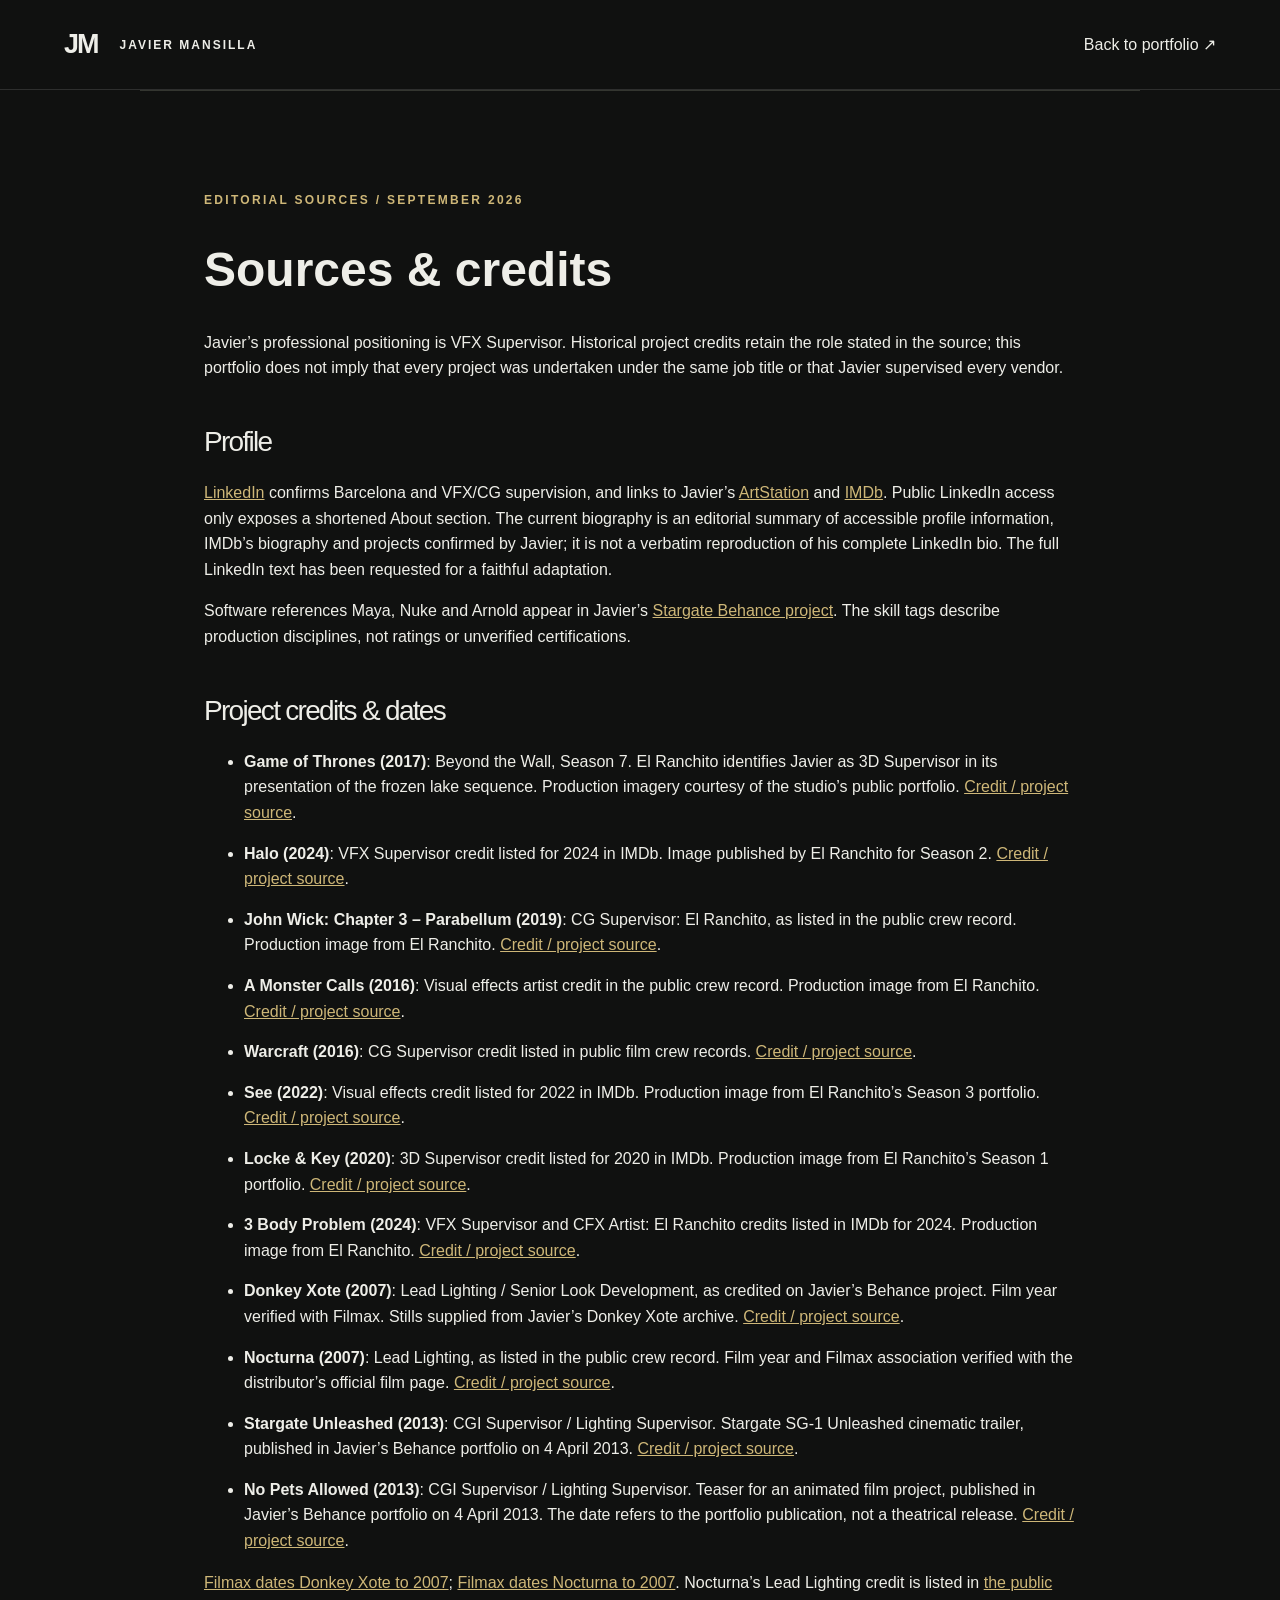
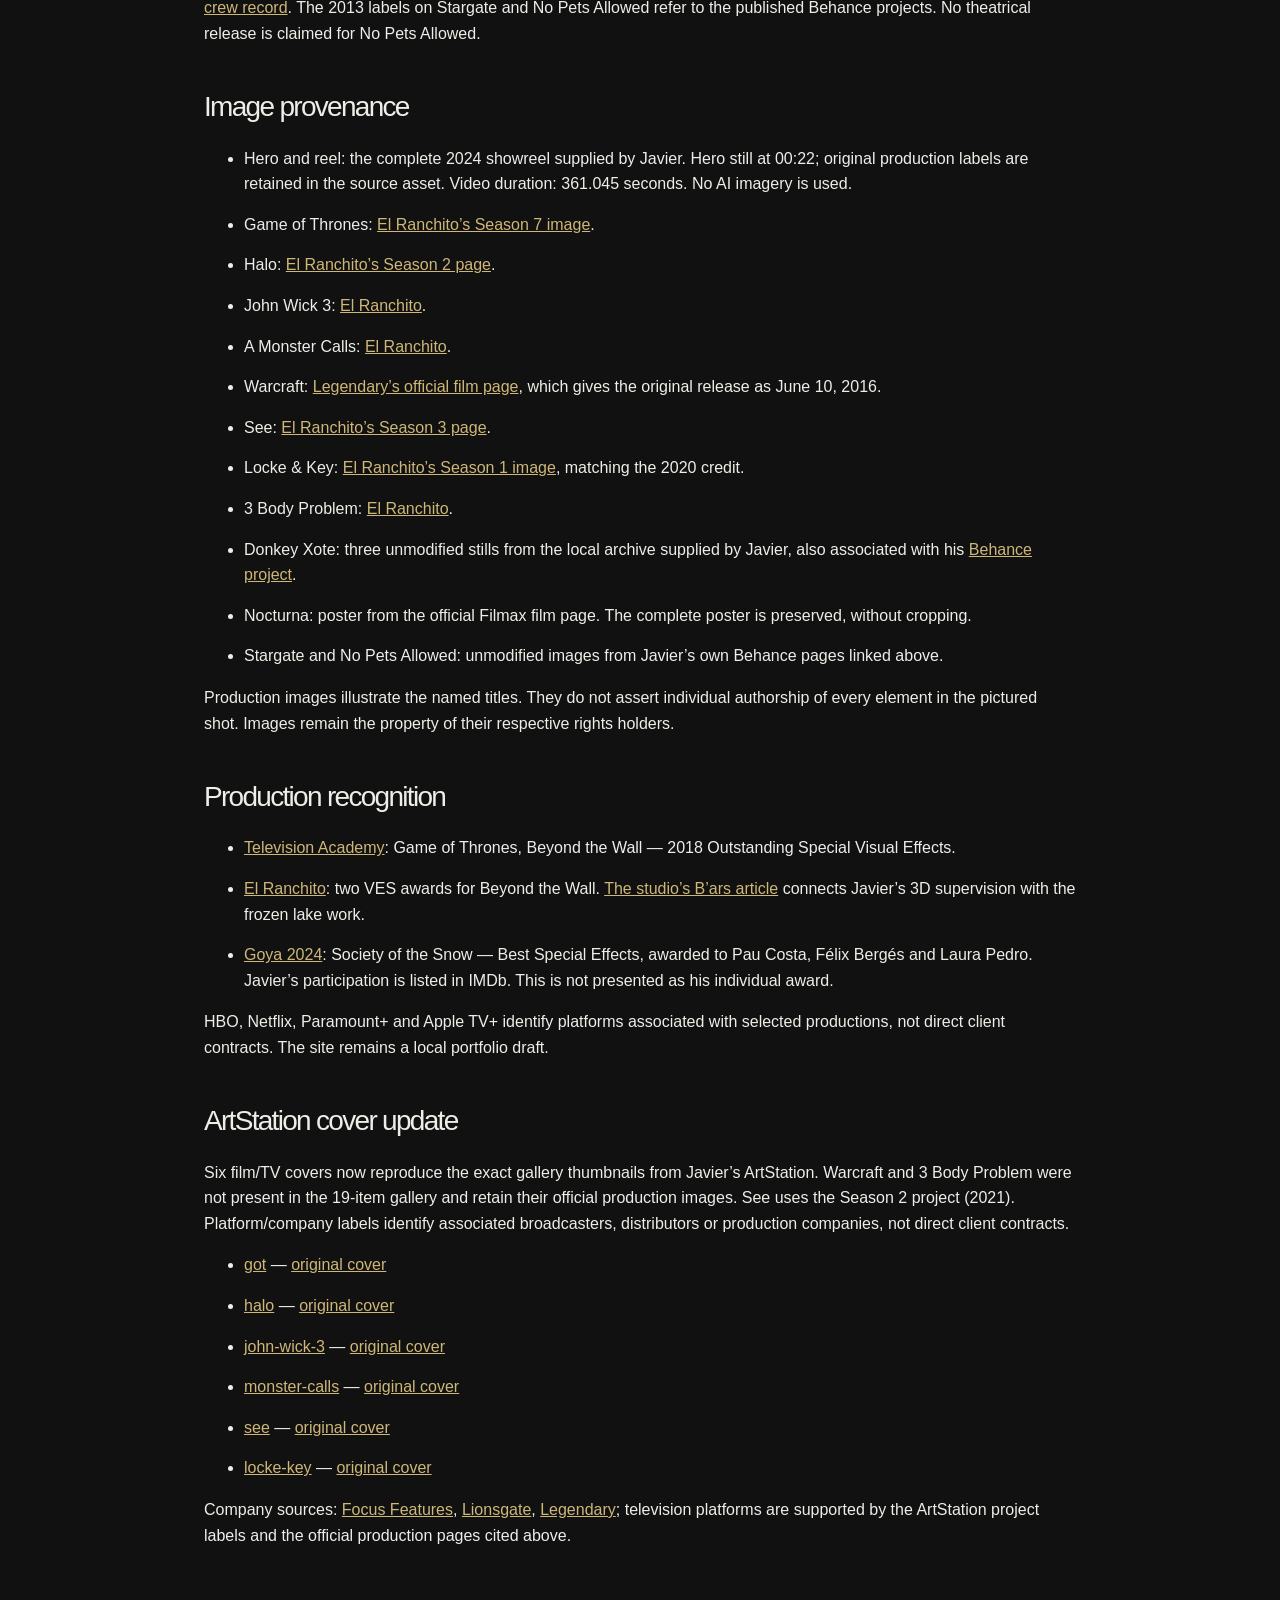
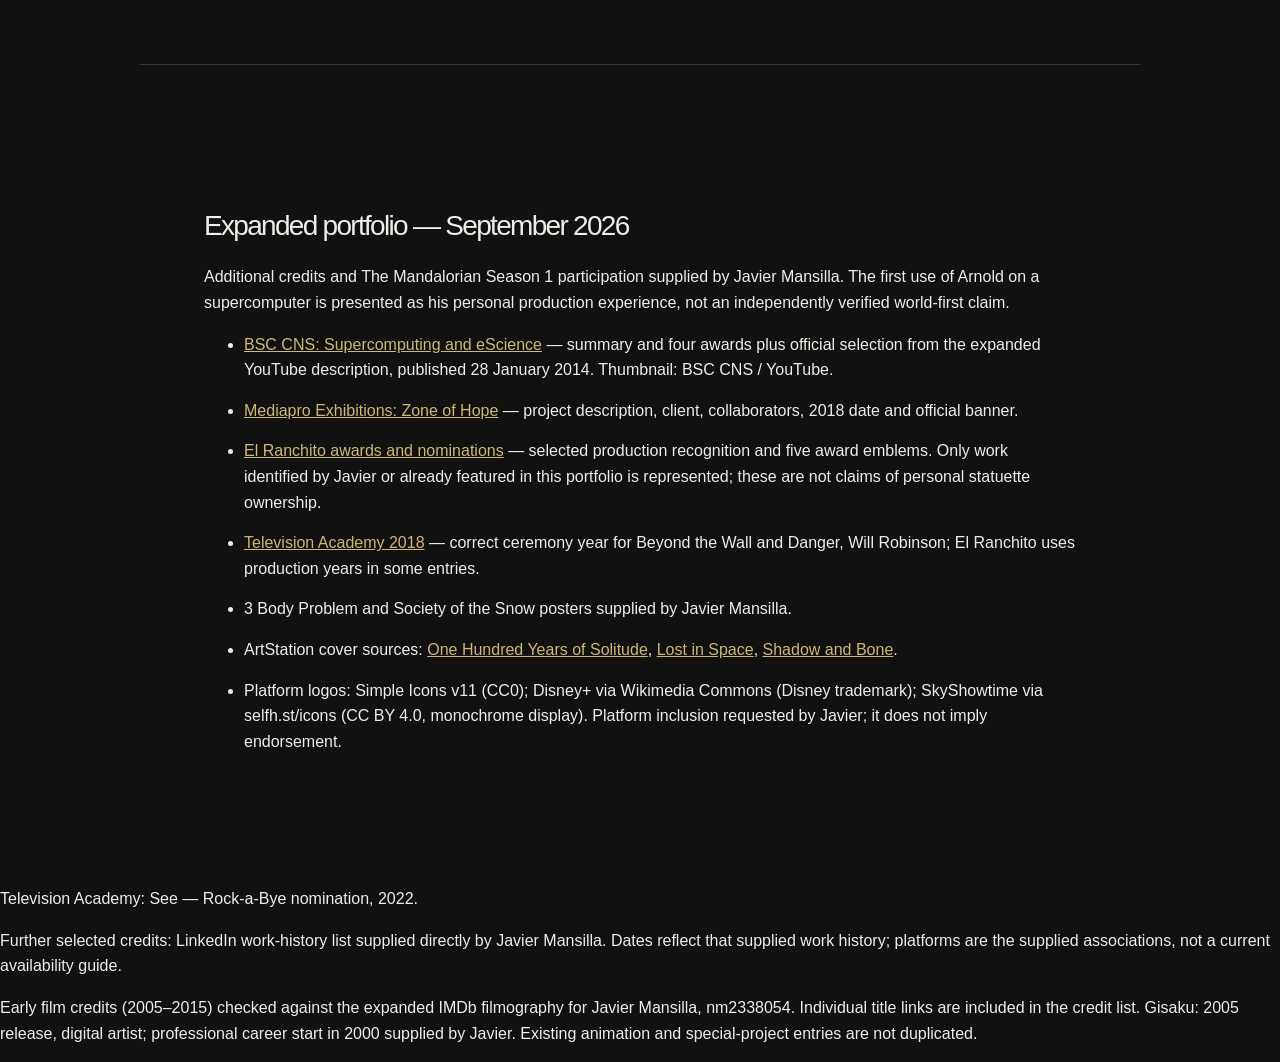
==== sources.html @ bf486dc9 "Publish Javier Mansilla VFX portfolio" ====
<!doctype html><html lang="en"><head><meta charset="utf-8"><meta name="viewport" content="width=device-width,initial-scale=1"><title>Sources & credits — Javier Mansilla</title><link rel="stylesheet" href="styles.css"></head><body><header><a class="brand" href="index.html">JM<span>JAVIER MANSILLA</span></a><a href="index.html">Back to portfolio ↗</a></header><main class="section sources"><p class="eyebrow">EDITORIAL SOURCES / SEPTEMBER 2026</p><h1>Sources & credits</h1><p>Javier’s professional positioning is VFX Supervisor. Historical project credits retain the role stated in the source; this portfolio does not imply that every project was undertaken under the same job title or that Javier supervised every vendor.</p><h2>Profile</h2><p><a href="https://es.linkedin.com/in/javier-mansilla-b83a041">LinkedIn</a> confirms Barcelona and VFX/CG supervision, and links to Javier’s <a href="https://www.artstation.com/javier_mansilla">ArtStation</a> and <a href="https://www.imdb.com/name/nm2338054/">IMDb</a>. Public LinkedIn access only exposes a shortened About section. The current biography is an editorial summary of accessible profile information, IMDb’s biography and projects confirmed by Javier; it is not a verbatim reproduction of his complete LinkedIn bio. The full LinkedIn text has been requested for a faithful adaptation.</p><p>Software references Maya, Nuke and Arnold appear in Javier’s <a href="https://www.behance.net/gallery/7980427/Stargate-Unleashed-Cinematic-Trailer">Stargate Behance project</a>. The skill tags describe production disciplines, not ratings or unverified certifications.</p><h2>Project credits & dates</h2><ul><li><strong>Game of Thrones (2017)</strong>: Beyond the Wall, Season 7. El Ranchito identifies Javier as 3D Supervisor in its presentation of the frozen lake sequence. Production imagery courtesy of the studio’s public portfolio. <a href="https://elranchito.es/es/el-ranchito-en-bars/">Credit / project source</a>.</li><li><strong>Halo (2024)</strong>: VFX Supervisor credit listed for 2024 in IMDb. Image published by El Ranchito for Season 2. <a href="https://www.imdb.com/name/nm2338054/">Credit / project source</a>.</li><li><strong>John Wick: Chapter 3 – Parabellum (2019)</strong>: CG Supervisor: El Ranchito, as listed in the public crew record. Production image from El Ranchito. <a href="https://toland.shotonwhat.com/o/13440/javier-mansilla">Credit / project source</a>.</li><li><strong>A Monster Calls (2016)</strong>: Visual effects artist credit in the public crew record. Production image from El Ranchito. <a href="https://shotonwhat.com/a-monster-calls-2016">Credit / project source</a>.</li><li><strong>Warcraft (2016)</strong>: CG Supervisor credit listed in public film crew records. <a href="https://www.moviefone.com/movie/warcraft/20069325/credits/">Credit / project source</a>.</li><li><strong>See (2022)</strong>: Visual effects credit listed for 2022 in IMDb. Production image from El Ranchito’s Season 3 portfolio. <a href="https://www.imdb.com/name/nm2338054/">Credit / project source</a>.</li><li><strong>Locke & Key (2020)</strong>: 3D Supervisor credit listed for 2020 in IMDb. Production image from El Ranchito’s Season 1 portfolio. <a href="https://www.imdb.com/name/nm2338054/">Credit / project source</a>.</li><li><strong>3 Body Problem (2024)</strong>: VFX Supervisor and CFX Artist: El Ranchito credits listed in IMDb for 2024. Production image from El Ranchito. <a href="https://www.imdb.com/name/nm2338054/">Credit / project source</a>.</li><li><strong>Donkey Xote (2007)</strong>: Lead Lighting / Senior Look Development, as credited on Javier’s Behance project. Film year verified with Filmax. Stills supplied from Javier’s Donkey Xote archive. <a href="https://www.behance.net/gallery/8036523/Donkey-Xote-Film">Credit / project source</a>.</li><li><strong>Nocturna (2007)</strong>: Lead Lighting, as listed in the public crew record. Film year and Filmax association verified with the distributor’s official film page. <a href="https://www.filmax.com/produccion/nocturna-una-aventura-magica/189">Credit / project source</a>.</li><li><strong>Stargate Unleashed (2013)</strong>: CGI Supervisor / Lighting Supervisor. Stargate SG-1 Unleashed cinematic trailer, published in Javier’s Behance portfolio on 4 April 2013. <a href="https://www.behance.net/gallery/7980427/Stargate-Unleashed-Cinematic-Trailer">Credit / project source</a>.</li><li><strong>No Pets Allowed (2013)</strong>: CGI Supervisor / Lighting Supervisor. Teaser for an animated film project, published in Javier’s Behance portfolio on 4 April 2013. The date refers to the portfolio publication, not a theatrical release. <a href="https://www.behance.net/gallery/7982181/No-Pets-Allowed-Film-Trailer">Credit / project source</a>.</li></ul><p><a href="https://www.filmax.com/produccion/donkey-xote/156">Filmax dates Donkey Xote to 2007</a>; <a href="https://www.filmax.com/produccion/nocturna-una-aventura-magica/189">Filmax dates Nocturna to 2007</a>. Nocturna’s Lead Lighting credit is listed in <a href="https://cineyseries.net/pelicula/Nocturna-13851">the public crew record</a>. The 2013 labels on Stargate and No Pets Allowed refer to the published Behance projects. No theatrical release is claimed for No Pets Allowed.</p><h2>Image provenance</h2><ul>
<li>Hero and reel: the complete 2024 showreel supplied by Javier. Hero still at 00:22; original production labels are retained in the source asset. Video duration: 361.045 seconds. No AI imagery is used.</li>
<li>Game of Thrones: <a href="https://elranchito.es/es/presentamos-al-departamento-de-crowd/">El Ranchito’s Season 7 image</a>.</li>
<li>Halo: <a href="https://elranchito.es/our-work/filmography/halo/">El Ranchito’s Season 2 page</a>.</li>
<li>John Wick 3: <a href="https://elranchito.es/our-work/filmography/john-wick-capitulo-3-parabellum/">El Ranchito</a>.</li>
<li>A Monster Calls: <a href="https://elranchito.es/our-work/filmography/a-monster-calls/">El Ranchito</a>.</li>
<li>Warcraft: <a href="https://www.legendary.com/film/warcraft-movie/">Legendary’s official film page</a>, which gives the original release as June 10, 2016.</li>
<li>See: <a href="https://elranchito.es/our-work/filmography/see-season-3-2/">El Ranchito’s Season 3 page</a>.</li>
<li>Locke & Key: <a href="https://elranchito.es/our-work/filmography/page/5/">El Ranchito’s Season 1 image</a>, matching the 2020 credit.</li>
<li>3 Body Problem: <a href="https://elranchito.es/our-work/filmography/3-body-problem-season-1/">El Ranchito</a>.</li>
<li>Donkey Xote: three unmodified stills from the local archive supplied by Javier, also associated with his <a href="https://www.behance.net/gallery/8036523/Donkey-Xote-Film">Behance project</a>.</li>
<li>Nocturna: poster from the official Filmax film page. The complete poster is preserved, without cropping.</li>
<li>Stargate and No Pets Allowed: unmodified images from Javier’s own Behance pages linked above.</li>
</ul><p>Production images illustrate the named titles. They do not assert individual authorship of every element in the pictured shot. Images remain the property of their respective rights holders.</p><h2>Production recognition</h2><ul><li><a href="https://www.televisionacademy.com/awards/nominees-winners/2018/outstanding-special-visual-effects">Television Academy</a>: Game of Thrones, Beyond the Wall — 2018 Outstanding Special Visual Effects.</li><li><a href="https://elranchito.es/ranchito-se-dos-ves/">El Ranchito</a>: two VES awards for Beyond the Wall. <a href="https://elranchito.es/es/el-ranchito-en-bars/">The studio’s B’ars article</a> connects Javier’s 3D supervision with the frozen lake work.</li><li><a href="https://www.premiosgoya.com/38-edicion/articulos/ver/palmares-de-la-38-edicion-de-los-premios-goya/">Goya 2024</a>: Society of the Snow — Best Special Effects, awarded to Pau Costa, Félix Bergés and Laura Pedro. Javier’s participation is listed in IMDb. This is not presented as his individual award.</li></ul><p>HBO, Netflix, Paramount+ and Apple TV+ identify platforms associated with selected productions, not direct client contracts. The site remains a local portfolio draft.</p><h2>ArtStation cover update</h2><p>Six film/TV covers now reproduce the exact gallery thumbnails from Javier’s ArtStation. Warcraft and 3 Body Problem were not present in the 19-item gallery and retain their official production images. See uses the Season 2 project (2021). Platform/company labels identify associated broadcasters, distributors or production companies, not direct client contracts.</p><ul><li><a href="https://www.artstation.com/artwork/0lL6NV">got</a> — <a href="https://cdnb.artstation.com/p/covers/images/085/648/029/smaller_square/javier-mansilla-orellana-javier-mansilla-orellana-game-of-thrones-season-7-night-king-i49129.jpg?1741288943">original cover</a></li><li><a href="https://www.artstation.com/artwork/a0d1xk">halo</a> — <a href="https://cdnb.artstation.com/p/covers/images/085/632/591/20250306060308/smaller_square/javier-mansilla-orellana-javier-mansilla-orellana-posterhalo02.jpg?1741262588">original cover</a></li><li><a href="https://www.artstation.com/artwork/y4RRYn">john-wick-3</a> — <a href="https://cdnb.artstation.com/p/covers/images/085/564/409/20250304102045/smaller_square/javier-mansilla-orellana-javier-mansilla-orellana-71q9xilb-rl.jpg?1741105245">original cover</a></li><li><a href="https://www.artstation.com/artwork/JrkVl0">monster-calls</a> — <a href="https://cdnb.artstation.com/p/images/images/085/646/735/20250306124723/smaller_square/javier-mansilla-orellana-monster016.jpg?1741286844">original cover</a></li><li><a href="https://www.artstation.com/artwork/L4OxdP">see</a> — <a href="https://cdnb.artstation.com/p/covers/images/085/563/197/20250304094850/smaller_square/javier-mansilla-orellana-javier-mansilla-orellana-see-176448448-large.jpg?1741103330">original cover</a></li><li><a href="https://www.artstation.com/artwork/WXYYRD">locke-key</a> — <a href="https://cdna.artstation.com/p/covers/images/085/566/460/20250304111956/smaller_square/javier-mansilla-orellana-javier-mansilla-orellana-lkposter.jpg?1741108796">original cover</a></li></ul><p>Company sources: <a href="https://www.focusfeatures.com/amonstercalls">Focus Features</a>, <a href="https://www.johnwick3.co.uk/">Lionsgate</a>, <a href="https://www.legendary.com/film/warcraft-movie/">Legendary</a>; television platforms are supported by the ArtStation project labels and the official production pages cited above.</p></main><section class="section sources"><h2>Expanded portfolio — September 2026</h2><p>Additional credits and The Mandalorian Season 1 participation supplied by Javier Mansilla. The first use of Arnold on a supercomputer is presented as his personal production experience, not an independently verified world-first claim.</p><ul><li><a href="https://www.youtube.com/watch?v=S9YPcPtPsuY">BSC CNS: Supercomputing and eScience</a> — summary and four awards plus official selection from the expanded YouTube description, published 28 January 2014. Thumbnail: BSC CNS / YouTube.</li><li><a href="https://mediaproexhibitions.com/es/project/zoh">Mediapro Exhibitions: Zone of Hope</a> — project description, client, collaborators, 2018 date and official banner.</li><li><a href="https://elranchito.es/about/awards-nominations/">El Ranchito awards and nominations</a> — selected production recognition and five award emblems. Only work identified by Javier or already featured in this portfolio is represented; these are not claims of personal statuette ownership.</li><li><a href="https://www.televisionacademy.com/awards/nominees-winners/2018/outstanding-special-visual-effects">Television Academy 2018</a> — correct ceremony year for Beyond the Wall and Danger, Will Robinson; El Ranchito uses production years in some entries.</li><li>3 Body Problem and Society of the Snow posters supplied by Javier Mansilla.</li><li>ArtStation cover sources: <a href="https://www.artstation.com/artwork/eR392G">One Hundred Years of Solitude</a>, <a href="https://www.artstation.com/artwork/WXYk1X">Lost in Space</a>, <a href="https://www.artstation.com/artwork/8BODGG">Shadow and Bone</a>.</li><li>Platform logos: Simple Icons v11 (CC0); Disney+ via Wikimedia Commons (Disney trademark); SkyShowtime via selfh.st/icons (CC BY 4.0, monochrome display). Platform inclusion requested by Javier; it does not imply endorsement.</li></ul></section><p><a href="https://www.televisionacademy.com/shows/see">Television Academy: See</a> — Rock-a-Bye nomination, 2022.</p><p>Further selected credits: LinkedIn work-history list supplied directly by Javier Mansilla. Dates reflect that supplied work history; platforms are the supplied associations, not a current availability guide.</p><p>Early film credits (2005–2015) checked against the expanded IMDb filmography for Javier Mansilla, nm2338054. Individual title links are included in the credit list. Gisaku: 2005 release, digital artist; professional career start in 2000 supplied by Javier. Existing animation and special-project entries are not duplicated.</p></body></html>
---- styles.css ----
@charset "UTF-8";
:root{--bg:#101110;--panel:#181a18;--ink:#eeeee8;--muted:#a3a69e;--gold:#ceb778;--line:#343630}*{box-sizing:border-box}html{scroll-behavior:smooth;scroll-padding-top:90px}body{margin:0;background:var(--bg);color:var(--ink);font:16px/1.6 Arial,Helvetica,sans-serif}a{color:inherit;text-decoration:none}button{font:inherit;color:inherit;cursor:pointer}button,a{-webkit-tap-highlight-color:transparent}a:focus-visible,button:focus-visible,video:focus-visible{outline:2px solid var(--gold);outline-offset:6px}header{height:90px;padding:0 5%;display:flex;align-items:center;justify-content:space-between;border-bottom:1px solid #ffffff20;background:#101110}nav{display:flex;gap:38px;font-size:14px}nav a:hover,.text-link:hover{color:var(--gold)}.brand{font-size:27px;font-weight:800;letter-spacing:-2px}.brand span{font-size:12px;letter-spacing:2px;margin-left:22px;vertical-align:middle}.hero{height:min(850px,calc(100svh - 90px));min-height:640px;position:relative;overflow:hidden}.hero-image,.hero-shade{position:absolute;inset:0;width:100%;height:100%;object-fit:cover}.hero-image{object-position:65% center}.hero-shade{background:linear-gradient(90deg,rgba(8,12,10,.9),rgba(8,12,10,.12) 85%),linear-gradient(0deg,#101110,transparent 35%)}.hero-copy{position:relative;padding:80px 5%}.eyebrow{color:var(--gold);font-size:12px;font-weight:600;letter-spacing:2.3px;margin:0 0 26px}.hero h1{font-size:clamp(72px,8.3vw,140px);line-height:.9;letter-spacing:-.055em;margin:0 0 28px;font-weight:800}.gold{color:var(--gold)}.role{font-size:28px;margin:0 0 32px;font-weight:400}.button{display:inline-flex;align-items:center;justify-content:center;gap:24px;padding:16px 23px;border:1px solid var(--gold);background:var(--gold);color:#161912;font-size:14px;font-weight:600;transition:background .2s}.button:hover{background:#e5d2a0}.play{font-size:12px}.hero-bottom{position:absolute;bottom:32px;left:5%;right:5%;display:flex;justify-content:space-between;align-items:center;font-size:12px;letter-spacing:1.5px;color:#c1c6bf}.hero-bottom a{font-size:27px}.section{padding:100px 5%;border-top:1px solid var(--line)}.section-head{display:flex;justify-content:space-between;align-items:end;gap:35px;margin-bottom:42px}.section-head>p{font-size:14px;color:var(--muted);margin:0}.section h2{font-size:clamp(32px,3.4vw,56px);font-weight:500;line-height:1.15;letter-spacing:-1.7px;margin:0}.muted{color:var(--muted)}video{width:100%;display:block;background:#000;aspect-ratio:16/9;max-height:780px}.caption{display:flex;justify-content:space-between;margin-top:18px;color:var(--muted);font-size:12px;letter-spacing:1px}.caption a{color:var(--gold)}.text-link{font-size:14px;display:inline-block;border-bottom:1px solid #706344;padding-bottom:5px}.project-grid{display:grid;grid-template-columns:repeat(3,1fr);gap:40px 24px}.project{background:none;border:0;padding:0;text-align:left;min-width:0}.project-visual{overflow:hidden;aspect-ratio:4/3;background:var(--panel);position:relative}.project img{width:100%;height:100%;object-fit:cover;transition:transform .45s}.project:hover img{transform:scale(1.035)}.project-visual>span{position:absolute;right:16px;bottom:16px;background:#111b;border:1px solid #ffffff40;width:35px;height:35px;text-align:center;padding-top:3px;border-radius:50%}.project h3{font-size:20px;font-weight:400;margin:15px 0 3px}.project p{font-size:13px;color:var(--muted);margin:0}.creatures{background:#151714}.creature-grid{display:grid;grid-template-columns:repeat(3,1fr);gap:20px}.still{background:none;border:0;padding:0;text-align:left}.still img{width:100%;aspect-ratio:4/3;object-fit:contain;background:#050605}.still span{display:block;margin-top:14px;font-size:14px}.still b{display:block;color:var(--gold);font-weight:400;font-size:12px;margin-top:4px}.small-note{color:var(--muted);font-size:12px;margin:30px 0 0}.about{display:grid;grid-template-columns:1fr 1fr;gap:8%}.bio{font-size:22px;line-height:1.6;margin-top:0}.skills{display:flex;flex-wrap:wrap;gap:10px;margin:30px 0}.skills span{border:1px solid var(--line);padding:8px 12px;font-size:13px;color:#c7ccc2}.award-row{padding:28px 0;border-top:1px solid var(--line);display:grid;grid-template-columns:180px 1fr 85px;gap:25px;align-items:center}.award-row strong{font-size:34px;letter-spacing:-1px;color:var(--gold);font-weight:500}.award-row div{font-size:17px}.award-row div span{display:block;color:var(--muted);font-size:13px;margin-top:5px}.award-row>span{text-align:right;color:var(--muted);font-size:14px}.award-row:hover{background:#ffffff04}.contact{padding-top:110px;padding-bottom:110px}.contact h2{font-size:clamp(46px,6.5vw,100px);margin-bottom:45px;letter-spacing:-3px}.contact .text-link{margin-left:28px}footer{border-top:1px solid var(--line);padding:28px 5%;display:flex;justify-content:space-between;gap:24px;color:var(--muted);font-size:12px}dialog{background:var(--panel);color:var(--ink);border:1px solid var(--line);padding:0;width:min(800px,92vw);max-height:90svh}dialog::backdrop{background:#000d}dialog>img{width:100%;max-height:44svh;object-fit:contain;background:#000;display:block}.dialog-content{padding:30px}.dialog-content h2{font-size:34px;line-height:1.15;margin:0}.dialog-content .eyebrow{margin-bottom:15px}#close-dialog{position:absolute;right:12px;top:12px;border:1px solid #aaa;background:#111e;width:44px;height:44px;font-size:26px}.skip{position:fixed;top:-100px;left:10px;padding:10px;background:var(--gold);color:#000;z-index:10}.skip:focus{top:10px}
@media(min-width:1700px){.section,header,footer{padding-left:max(5%,calc((100vw - 1530px)/2));padding-right:max(5%,calc((100vw - 1530px)/2))}}@media(max-width:800px){header{height:76px}.brand span{display:none}nav{gap:22px}.hero{min-height:590px;height:calc(90svh - 76px)}.hero-copy{padding-top:95px}.hero-image{object-position:60% center}.hero-shade{background:linear-gradient(90deg,#0a100cce,#0a100c35),linear-gradient(0deg,#101110,transparent 65%)}.hero h1{font-size:clamp(64px,12vw,96px)}.hero .eyebrow{max-width:250px}.hero-bottom span:nth-child(2){display:none}.section{padding:65px 5%}.section-head{align-items:start;flex-direction:column;gap:22px}.project-grid{grid-template-columns:repeat(2,1fr);gap:30px 16px}.creature-grid{grid-template-columns:1fr}.still img{aspect-ratio:16/9}.about{grid-template-columns:1fr;gap:30px}.award-row{grid-template-columns:95px 1fr;gap:18px}.award-row>span{grid-column:2;text-align:left}.award-row strong{font-size:27px}.contact h2{letter-spacing:-2px}.contact .text-link{display:table;margin:24px 0 0}footer{flex-direction:column;gap:10px}.caption{letter-spacing:0;gap:18px}.bio{font-size:20px}}@media(max-width:440px){.project-grid{grid-template-columns:1fr}.hero h1{font-size:18vw}.role{font-size:24px}.hero-bottom{font-size:10px}.section h2{letter-spacing:-1px}}@media(prefers-reduced-motion:reduce){html{scroll-behavior:auto}*{transition:none!important}}
.credits{margin-top:50px}.credits h3{font-size:16px;font-weight:400;color:var(--muted)}.credits a{display:grid;grid-template-columns:1fr 1fr 80px;gap:20px;padding:17px 0;border-top:1px solid var(--line);font-size:14px}.credits a span:not(:first-child){color:var(--muted)}.platforms{margin-top:55px;padding-top:35px;border-top:1px solid var(--line)}.platforms>span{display:inline-block;font-size:27px;letter-spacing:1px;margin-right:50px;color:#bac0b5}.platforms>p:last-child{font-size:12px;color:var(--muted)}.sources{max-width:1000px;margin:auto}.sources h2{font-size:28px;margin:45px 0 22px}.sources a{color:var(--gold);text-decoration:underline}.sources li{margin:15px 0}.sources h1{font-size:48px;line-height:1.15}@media(max-width:600px){.credits a{grid-template-columns:1fr auto}.credits a span:nth-child(2){grid-row:2;font-size:12px}.credits a span:last-child{grid-row:1;grid-column:2}}
@media(max-width:440px){.hero h1{font-size:16vw;letter-spacing:-.06em}}
.animation-grid{grid-template-columns:repeat(2,minmax(0,1fr))}.animation-grid .project-visual{aspect-ratio:16/9}#detail-gallery img{width:100%;display:block;margin:14px 0}.platforms>span{margin-bottom:12px}@media(max-width:600px){.animation-grid{grid-template-columns:1fr}nav{gap:15px;font-size:13px}.brand{font-size:24px}.hero-bottom{letter-spacing:.8px}.hero-bottom span:first-child{max-width:270px}}
.project:has(img[src="nocturna.jpg"]) .project-visual img{object-fit:contain;background:#080c11}.project-grid:not(.animation-grid){grid-template-columns:repeat(4,minmax(0,1fr))}@media(max-width:1100px){.project-grid:not(.animation-grid){grid-template-columns:repeat(2,minmax(0,1fr))}}@media(max-width:440px){.project-grid:not(.animation-grid){grid-template-columns:1fr}}
.project{display:flex;flex-direction:column;align-items:stretch;justify-content:flex-start}.project-visual{width:100%;flex-shrink:0}.project h3{line-height:1.35}.project p{margin-top:5px}

.hero-video{position:absolute;inset:0;width:100%;height:100%;max-height:none;object-fit:cover;object-position:65% center;aspect-ratio:auto;pointer-events:none;background:transparent}.hero-motion{position:absolute;right:5%;bottom:90px;z-index:2;padding:9px 13px;border:1px solid #ffffff55;background:#101110aa;font-size:12px;color:#eee}.hero-motion[hidden]{display:none}@media(max-width:800px){.hero-video{object-position:60% center}}@media(prefers-reduced-motion:reduce){.hero-video{display:none}}

/* Requested hero hierarchy: half-size name, double-size professional title. */
.hero h1{font-size:clamp(36px,4.15vw,70px)}.role{font-size:56px;line-height:1.12}.project-grid:not(.animation-grid) .project-visual{aspect-ratio:1/1}
@media(max-width:800px){.hero h1{font-size:clamp(32px,6vw,48px)}}
@media(max-width:440px){.hero h1{font-size:8vw}.role{font-size:48px}}

.platform-logos{display:grid;grid-template-columns:repeat(6,minmax(0,1fr));align-items:center;gap:40px;padding:15px 0 25px}.platform-logos img{width:100%;height:58px;object-fit:contain;filter:brightness(0) invert(1);opacity:.8}.special-projects{margin-top:70px;display:grid;gap:64px}.special-project{display:grid;grid-template-columns:1fr 1fr;gap:40px;border-top:1px solid var(--line);padding-top:40px;align-items:start}.special-project>a{position:relative}.special-project img{width:100%;aspect-ratio:16/9;object-fit:cover}.special-project>a>span{display:block;color:var(--gold);font-size:14px;margin-top:8px}.special-project h3{font-size:30px;line-height:1.15;margin:0 0 22px}.special-project p,.special-project li{font-size:14px;color:var(--muted)}.special-project .eyebrow{color:var(--gold);font-size:11px;margin-bottom:18px}.special-project li{margin-bottom:10px}.special-project ul{padding-left:18px}.special-project .special-highlight{color:var(--ink);border-left:2px solid var(--gold);padding-left:16px;font-size:18px}.about strong{color:var(--ink)}.award-group{display:grid;grid-template-columns:160px 1fr;gap:40px;border-top:1px solid var(--line);padding:35px 0}.award-brand img{width:96px;height:112px;object-fit:contain}.award-brand h3{color:var(--gold);font-size:27px;font-weight:500;margin:10px 0}.award-group ul{list-style:none;padding:0;margin:0}.award-group li{display:flex;justify-content:space-between;gap:24px;padding:17px 0;border-bottom:1px solid #ffffff0c}.award-group li:first-child{padding-top:0}.award-group strong{font-weight:500}.award-group p{color:var(--muted);font-size:13px;margin:5px 0 0}.award-status{text-transform:uppercase;font-size:11px;letter-spacing:1px;color:var(--gold);text-align:right;min-width:100px}.award-status small{display:block;font-size:12px;color:var(--muted);margin-top:5px}.award-status.nominee{color:#a3a69e}.awards>.text-link{margin-top:25px}.contact .button{margin-bottom:15px}.project:has(img[src="3body-poster.png"]) img,.project:has(img[src="society-poster.png"]) img{object-fit:contain;background:#080908}@media(max-width:800px){.platform-logos{grid-template-columns:repeat(3,1fr);gap:30px}.special-project{grid-template-columns:1fr;gap:24px}.award-group{grid-template-columns:85px 1fr;gap:20px}.award-brand img{width:70px;height:85px}.award-brand h3{font-size:21px}.award-group li{flex-direction:column;gap:8px}.award-status{text-align:left}.award-status small{display:inline;margin-left:10px}}

/* Navigation belongs to the hero; no separate masthead. */
.hero{height:min(940px,100svh);min-height:640px}.hero-nav{position:absolute;top:0;left:0;right:0;z-index:3;height:64px;padding:0 5%;display:flex;justify-content:flex-end;align-items:center;gap:38px;background:linear-gradient(#080b09ed,#080b0955,transparent)}.hero-copy{padding-top:110px}.reel-request{position:relative;isolation:isolate;min-height:410px;aspect-ratio:16/9;display:flex;align-items:flex-end;overflow:hidden;background:#080b09}.reel-request>img{position:absolute;inset:0;width:100%;height:100%;object-fit:cover;z-index:-2}.reel-request:after{content:"";position:absolute;inset:0;background:linear-gradient(0deg,#060a08f5,rgba(6,10,8,.65) 45%,rgba(6,10,8,.08));z-index:-1}.reel-request-copy{padding:clamp(25px,5vw,70px);max-width:760px}.reel-request-copy h3{font-size:clamp(28px,3.4vw,48px);line-height:1.15;font-weight:500;margin:0 0 18px}.reel-request-copy p:not(.eyebrow){color:#d4d8d0}.reel-request-actions{display:flex;align-items:center;gap:28px;flex-wrap:wrap;margin-top:25px}.credits a{grid-template-columns:minmax(0,1.1fr) minmax(0,1fr) 115px}.credits a>span:last-child{text-align:right}@media(max-width:800px){.hero{height:90svh;min-height:590px}.hero-nav{height:58px;gap:24px}.hero-copy{padding-top:95px}.reel-request{min-height:420px;aspect-ratio:auto}.reel-request>img{object-position:65% center}}@media(max-width:600px){.credits a{grid-template-columns:minmax(0,1fr) auto;gap:8px 15px}.credits a>span:nth-child(2){grid-column:1 / -1;grid-row:2}.credits a>span:last-child{grid-column:2;grid-row:1}.reel-request-actions{gap:20px}}

.credits-intro{font-size:13px;color:var(--muted);max-width:760px;margin:0 0 22px}.credits-grid{display:grid;grid-template-columns:repeat(2,minmax(0,1fr));column-gap:42px}.credits .credits-grid a{display:grid;grid-template-columns:minmax(0,1fr) auto;gap:4px 12px;padding:12px 0;font-size:14px;align-content:start}.credits .credits-grid a>span:first-child{grid-column:1;grid-row:1}.credits .credits-grid a>span:nth-child(2){grid-column:1 / -1;grid-row:2;font-size:12px}.credits .credits-grid a>span:last-child{grid-column:2;grid-row:1;font-size:12px;white-space:nowrap}.credits .credits-grid a:hover>span:first-child{color:var(--gold)}@media(max-width:600px){.credits-grid{grid-template-columns:1fr;gap:0}}
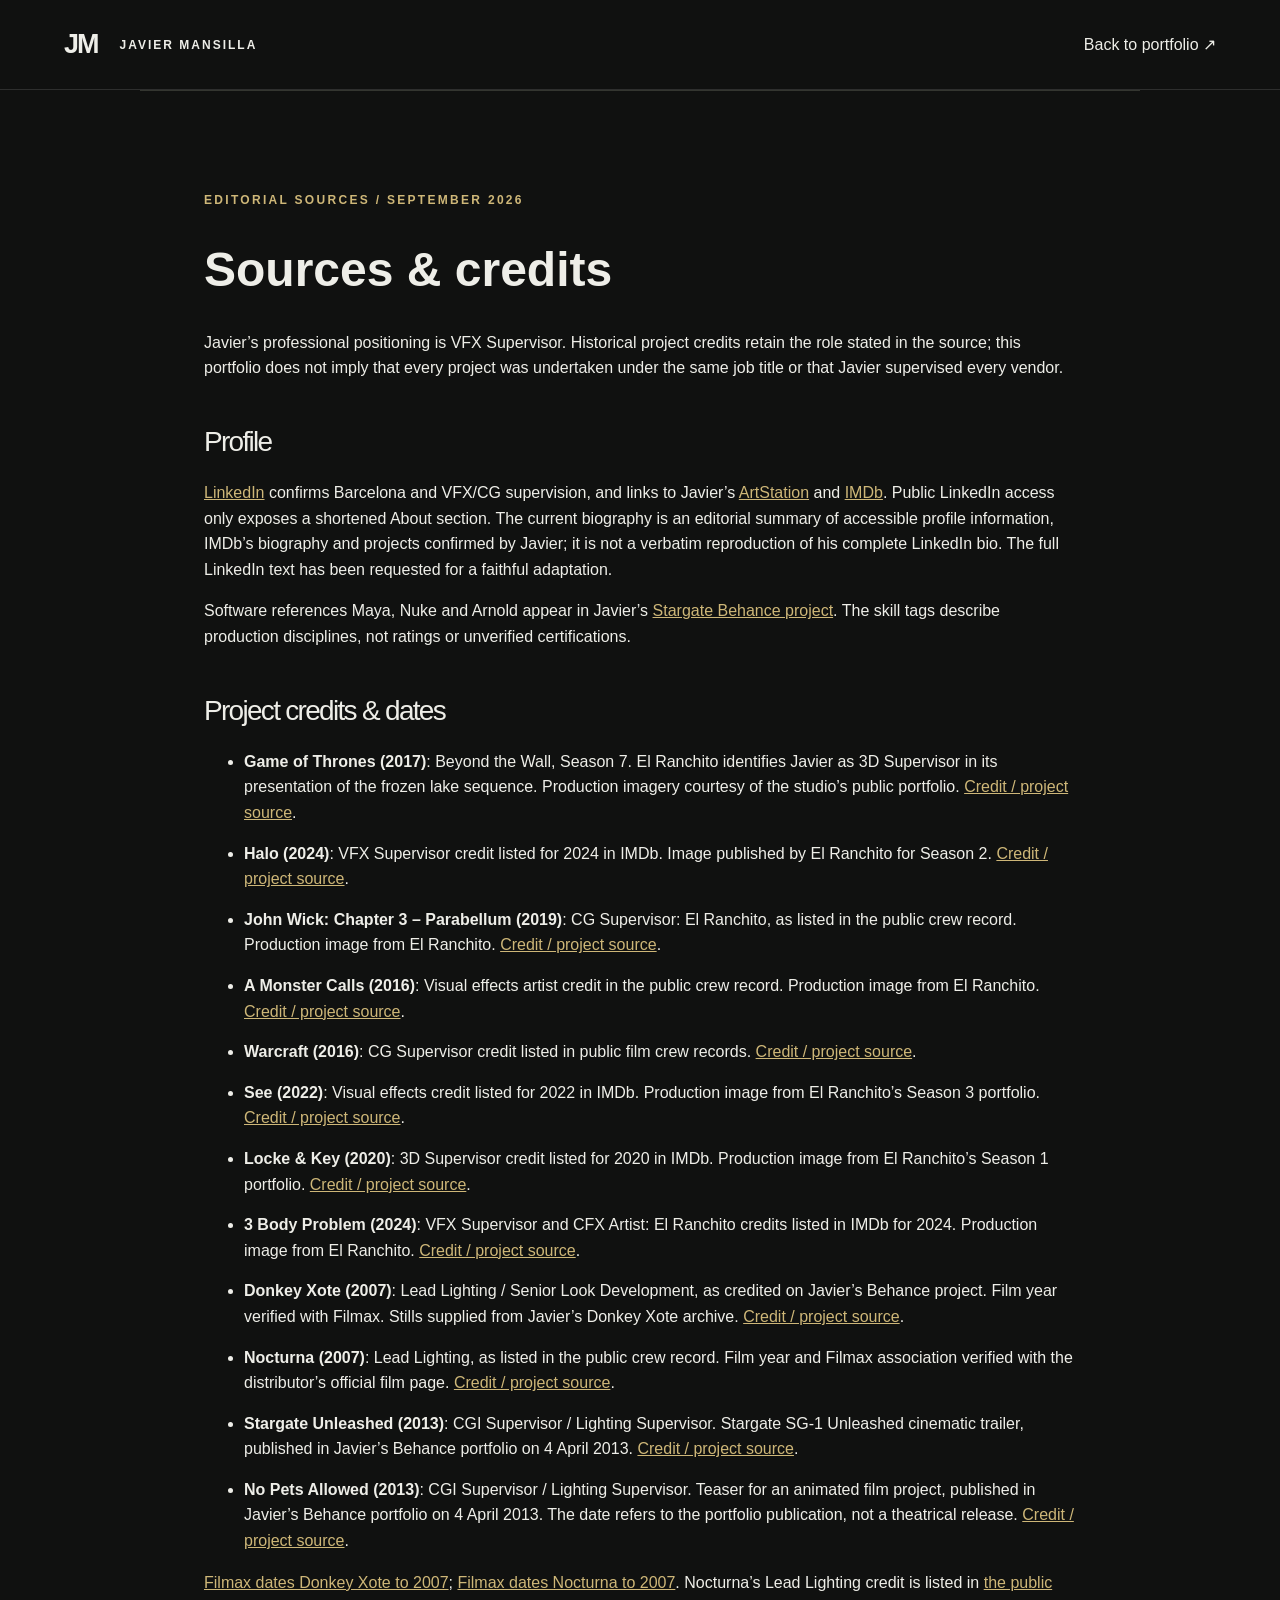
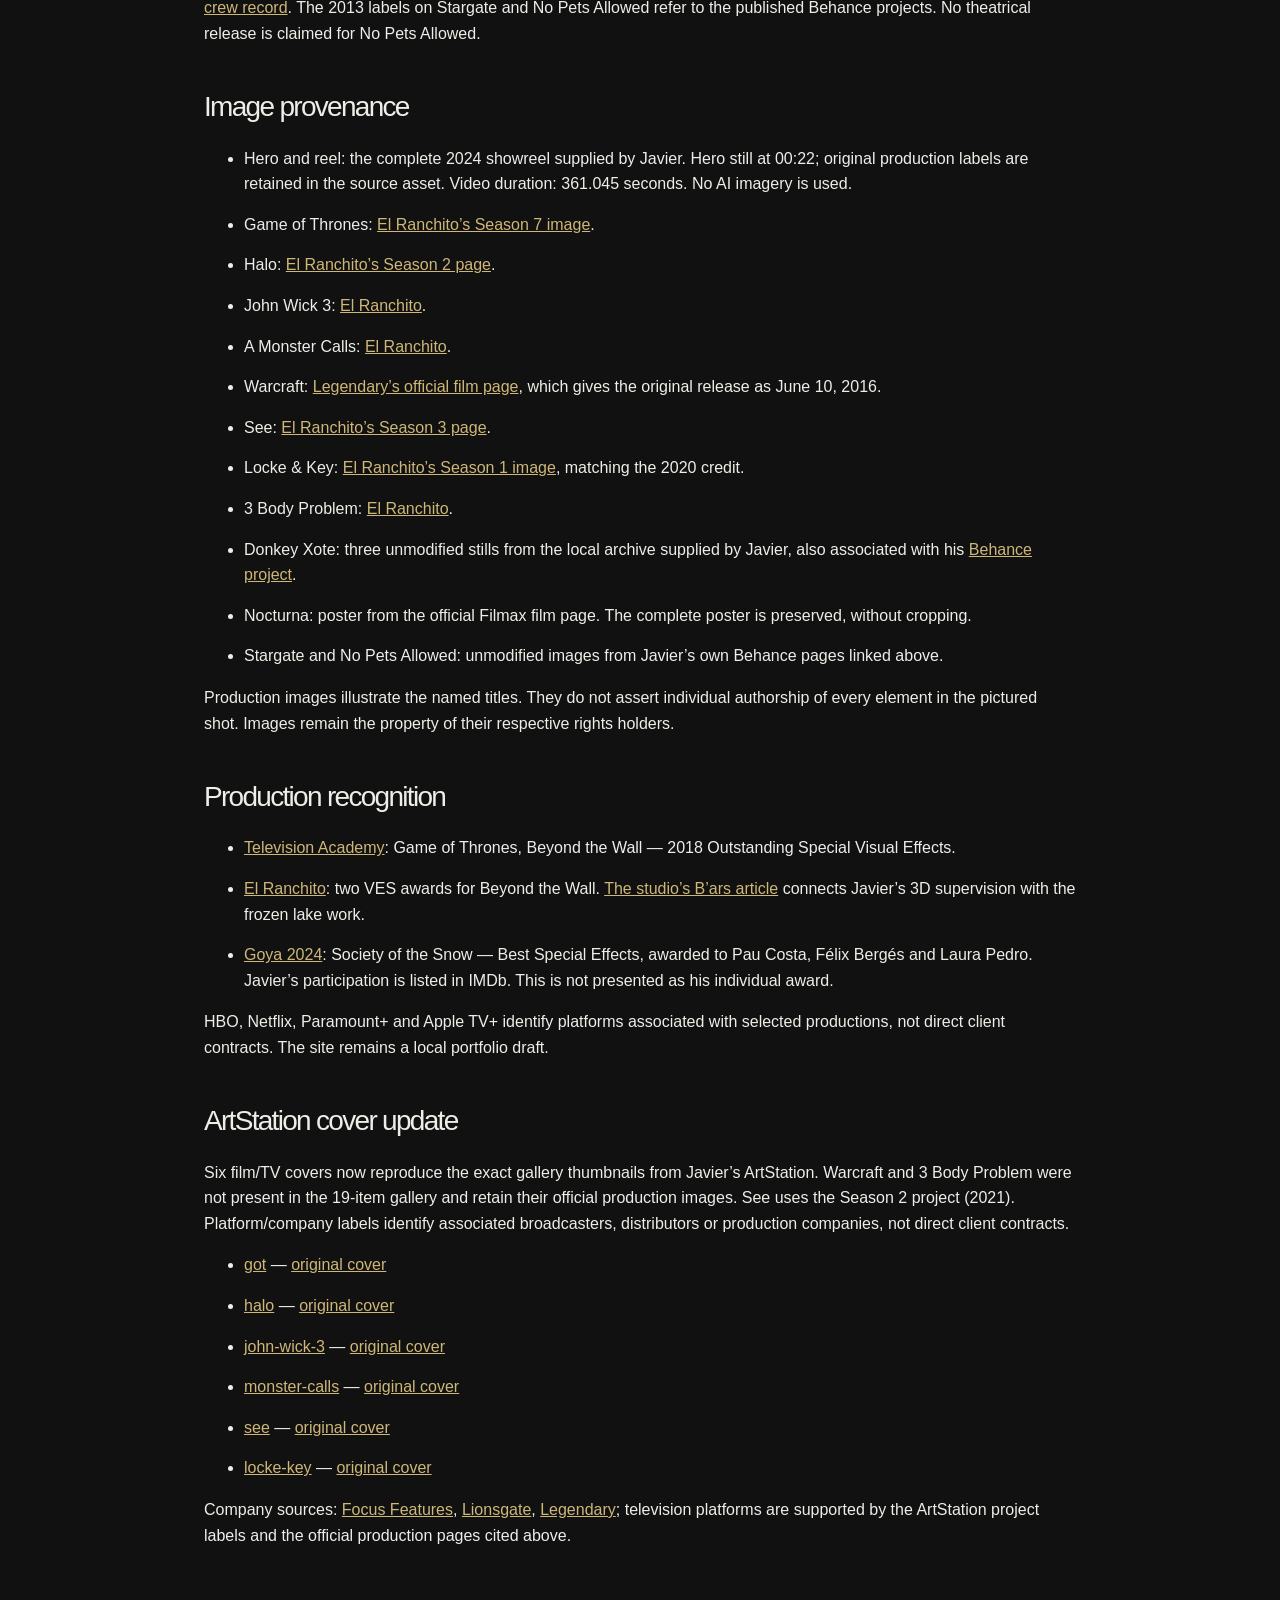
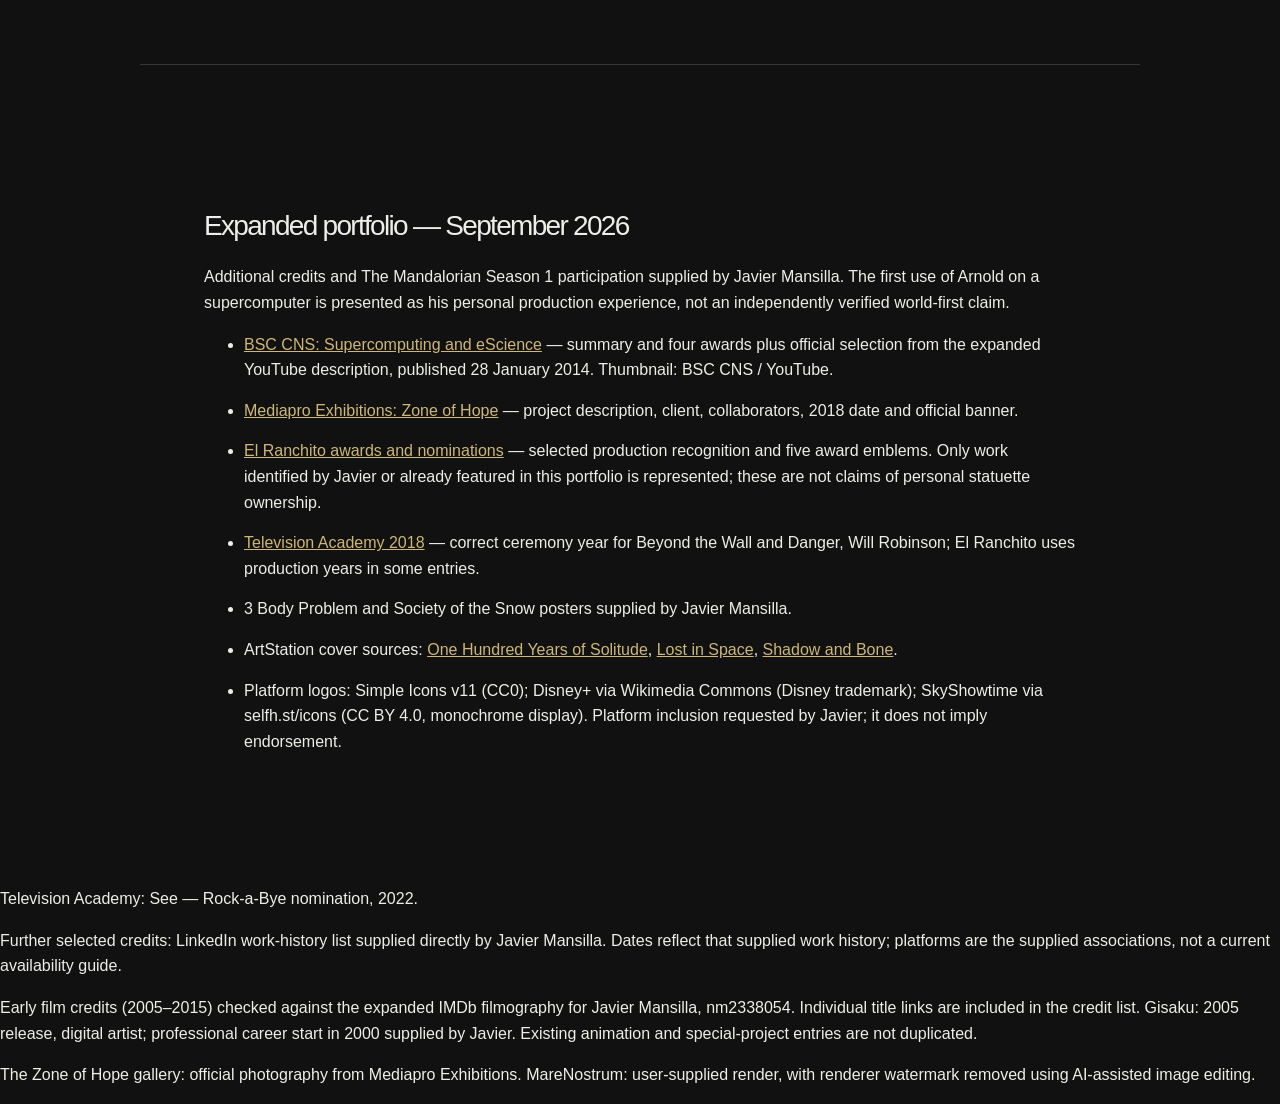
==== commit 7ab0295d: "Add Zone of Hope gallery and update MareNostrum cover" ====
--- a/sources.html
+++ b/sources.html
@@ -11,4 +11,4 @@
 <li>Donkey Xote: three unmodified stills from the local archive supplied by Javier, also associated with his <a href="https://www.behance.net/gallery/8036523/Donkey-Xote-Film">Behance project</a>.</li>
 <li>Nocturna: poster from the official Filmax film page. The complete poster is preserved, without cropping.</li>
 <li>Stargate and No Pets Allowed: unmodified images from Javier’s own Behance pages linked above.</li>
-</ul><p>Production images illustrate the named titles. They do not assert individual authorship of every element in the pictured shot. Images remain the property of their respective rights holders.</p><h2>Production recognition</h2><ul><li><a href="https://www.televisionacademy.com/awards/nominees-winners/2018/outstanding-special-visual-effects">Television Academy</a>: Game of Thrones, Beyond the Wall — 2018 Outstanding Special Visual Effects.</li><li><a href="https://elranchito.es/ranchito-se-dos-ves/">El Ranchito</a>: two VES awards for Beyond the Wall. <a href="https://elranchito.es/es/el-ranchito-en-bars/">The studio’s B’ars article</a> connects Javier’s 3D supervision with the frozen lake work.</li><li><a href="https://www.premiosgoya.com/38-edicion/articulos/ver/palmares-de-la-38-edicion-de-los-premios-goya/">Goya 2024</a>: Society of the Snow — Best Special Effects, awarded to Pau Costa, Félix Bergés and Laura Pedro. Javier’s participation is listed in IMDb. This is not presented as his individual award.</li></ul><p>HBO, Netflix, Paramount+ and Apple TV+ identify platforms associated with selected productions, not direct client contracts. The site remains a local portfolio draft.</p><h2>ArtStation cover update</h2><p>Six film/TV covers now reproduce the exact gallery thumbnails from Javier’s ArtStation. Warcraft and 3 Body Problem were not present in the 19-item gallery and retain their official production images. See uses the Season 2 project (2021). Platform/company labels identify associated broadcasters, distributors or production companies, not direct client contracts.</p><ul><li><a href="https://www.artstation.com/artwork/0lL6NV">got</a> — <a href="https://cdnb.artstation.com/p/covers/images/085/648/029/smaller_square/javier-mansilla-orellana-javier-mansilla-orellana-game-of-thrones-season-7-night-king-i49129.jpg?1741288943">original cover</a></li><li><a href="https://www.artstation.com/artwork/a0d1xk">halo</a> — <a href="https://cdnb.artstation.com/p/covers/images/085/632/591/20250306060308/smaller_square/javier-mansilla-orellana-javier-mansilla-orellana-posterhalo02.jpg?1741262588">original cover</a></li><li><a href="https://www.artstation.com/artwork/y4RRYn">john-wick-3</a> — <a href="https://cdnb.artstation.com/p/covers/images/085/564/409/20250304102045/smaller_square/javier-mansilla-orellana-javier-mansilla-orellana-71q9xilb-rl.jpg?1741105245">original cover</a></li><li><a href="https://www.artstation.com/artwork/JrkVl0">monster-calls</a> — <a href="https://cdnb.artstation.com/p/images/images/085/646/735/20250306124723/smaller_square/javier-mansilla-orellana-monster016.jpg?1741286844">original cover</a></li><li><a href="https://www.artstation.com/artwork/L4OxdP">see</a> — <a href="https://cdnb.artstation.com/p/covers/images/085/563/197/20250304094850/smaller_square/javier-mansilla-orellana-javier-mansilla-orellana-see-176448448-large.jpg?1741103330">original cover</a></li><li><a href="https://www.artstation.com/artwork/WXYYRD">locke-key</a> — <a href="https://cdna.artstation.com/p/covers/images/085/566/460/20250304111956/smaller_square/javier-mansilla-orellana-javier-mansilla-orellana-lkposter.jpg?1741108796">original cover</a></li></ul><p>Company sources: <a href="https://www.focusfeatures.com/amonstercalls">Focus Features</a>, <a href="https://www.johnwick3.co.uk/">Lionsgate</a>, <a href="https://www.legendary.com/film/warcraft-movie/">Legendary</a>; television platforms are supported by the ArtStation project labels and the official production pages cited above.</p></main><section class="section sources"><h2>Expanded portfolio — September 2026</h2><p>Additional credits and The Mandalorian Season 1 participation supplied by Javier Mansilla. The first use of Arnold on a supercomputer is presented as his personal production experience, not an independently verified world-first claim.</p><ul><li><a href="https://www.youtube.com/watch?v=S9YPcPtPsuY">BSC CNS: Supercomputing and eScience</a> — summary and four awards plus official selection from the expanded YouTube description, published 28 January 2014. Thumbnail: BSC CNS / YouTube.</li><li><a href="https://mediaproexhibitions.com/es/project/zoh">Mediapro Exhibitions: Zone of Hope</a> — project description, client, collaborators, 2018 date and official banner.</li><li><a href="https://elranchito.es/about/awards-nominations/">El Ranchito awards and nominations</a> — selected production recognition and five award emblems. Only work identified by Javier or already featured in this portfolio is represented; these are not claims of personal statuette ownership.</li><li><a href="https://www.televisionacademy.com/awards/nominees-winners/2018/outstanding-special-visual-effects">Television Academy 2018</a> — correct ceremony year for Beyond the Wall and Danger, Will Robinson; El Ranchito uses production years in some entries.</li><li>3 Body Problem and Society of the Snow posters supplied by Javier Mansilla.</li><li>ArtStation cover sources: <a href="https://www.artstation.com/artwork/eR392G">One Hundred Years of Solitude</a>, <a href="https://www.artstation.com/artwork/WXYk1X">Lost in Space</a>, <a href="https://www.artstation.com/artwork/8BODGG">Shadow and Bone</a>.</li><li>Platform logos: Simple Icons v11 (CC0); Disney+ via Wikimedia Commons (Disney trademark); SkyShowtime via selfh.st/icons (CC BY 4.0, monochrome display). Platform inclusion requested by Javier; it does not imply endorsement.</li></ul></section><p><a href="https://www.televisionacademy.com/shows/see">Television Academy: See</a> — Rock-a-Bye nomination, 2022.</p><p>Further selected credits: LinkedIn work-history list supplied directly by Javier Mansilla. Dates reflect that supplied work history; platforms are the supplied associations, not a current availability guide.</p><p>Early film credits (2005–2015) checked against the expanded IMDb filmography for Javier Mansilla, nm2338054. Individual title links are included in the credit list. Gisaku: 2005 release, digital artist; professional career start in 2000 supplied by Javier. Existing animation and special-project entries are not duplicated.</p></body></html>+</ul><p>Production images illustrate the named titles. They do not assert individual authorship of every element in the pictured shot. Images remain the property of their respective rights holders.</p><h2>Production recognition</h2><ul><li><a href="https://www.televisionacademy.com/awards/nominees-winners/2018/outstanding-special-visual-effects">Television Academy</a>: Game of Thrones, Beyond the Wall — 2018 Outstanding Special Visual Effects.</li><li><a href="https://elranchito.es/ranchito-se-dos-ves/">El Ranchito</a>: two VES awards for Beyond the Wall. <a href="https://elranchito.es/es/el-ranchito-en-bars/">The studio’s B’ars article</a> connects Javier’s 3D supervision with the frozen lake work.</li><li><a href="https://www.premiosgoya.com/38-edicion/articulos/ver/palmares-de-la-38-edicion-de-los-premios-goya/">Goya 2024</a>: Society of the Snow — Best Special Effects, awarded to Pau Costa, Félix Bergés and Laura Pedro. Javier’s participation is listed in IMDb. This is not presented as his individual award.</li></ul><p>HBO, Netflix, Paramount+ and Apple TV+ identify platforms associated with selected productions, not direct client contracts. The site remains a local portfolio draft.</p><h2>ArtStation cover update</h2><p>Six film/TV covers now reproduce the exact gallery thumbnails from Javier’s ArtStation. Warcraft and 3 Body Problem were not present in the 19-item gallery and retain their official production images. See uses the Season 2 project (2021). Platform/company labels identify associated broadcasters, distributors or production companies, not direct client contracts.</p><ul><li><a href="https://www.artstation.com/artwork/0lL6NV">got</a> — <a href="https://cdnb.artstation.com/p/covers/images/085/648/029/smaller_square/javier-mansilla-orellana-javier-mansilla-orellana-game-of-thrones-season-7-night-king-i49129.jpg?1741288943">original cover</a></li><li><a href="https://www.artstation.com/artwork/a0d1xk">halo</a> — <a href="https://cdnb.artstation.com/p/covers/images/085/632/591/20250306060308/smaller_square/javier-mansilla-orellana-javier-mansilla-orellana-posterhalo02.jpg?1741262588">original cover</a></li><li><a href="https://www.artstation.com/artwork/y4RRYn">john-wick-3</a> — <a href="https://cdnb.artstation.com/p/covers/images/085/564/409/20250304102045/smaller_square/javier-mansilla-orellana-javier-mansilla-orellana-71q9xilb-rl.jpg?1741105245">original cover</a></li><li><a href="https://www.artstation.com/artwork/JrkVl0">monster-calls</a> — <a href="https://cdnb.artstation.com/p/images/images/085/646/735/20250306124723/smaller_square/javier-mansilla-orellana-monster016.jpg?1741286844">original cover</a></li><li><a href="https://www.artstation.com/artwork/L4OxdP">see</a> — <a href="https://cdnb.artstation.com/p/covers/images/085/563/197/20250304094850/smaller_square/javier-mansilla-orellana-javier-mansilla-orellana-see-176448448-large.jpg?1741103330">original cover</a></li><li><a href="https://www.artstation.com/artwork/WXYYRD">locke-key</a> — <a href="https://cdna.artstation.com/p/covers/images/085/566/460/20250304111956/smaller_square/javier-mansilla-orellana-javier-mansilla-orellana-lkposter.jpg?1741108796">original cover</a></li></ul><p>Company sources: <a href="https://www.focusfeatures.com/amonstercalls">Focus Features</a>, <a href="https://www.johnwick3.co.uk/">Lionsgate</a>, <a href="https://www.legendary.com/film/warcraft-movie/">Legendary</a>; television platforms are supported by the ArtStation project labels and the official production pages cited above.</p></main><section class="section sources"><h2>Expanded portfolio — September 2026</h2><p>Additional credits and The Mandalorian Season 1 participation supplied by Javier Mansilla. The first use of Arnold on a supercomputer is presented as his personal production experience, not an independently verified world-first claim.</p><ul><li><a href="https://www.youtube.com/watch?v=S9YPcPtPsuY">BSC CNS: Supercomputing and eScience</a> — summary and four awards plus official selection from the expanded YouTube description, published 28 January 2014. Thumbnail: BSC CNS / YouTube.</li><li><a href="https://mediaproexhibitions.com/es/project/zoh">Mediapro Exhibitions: Zone of Hope</a> — project description, client, collaborators, 2018 date and official banner.</li><li><a href="https://elranchito.es/about/awards-nominations/">El Ranchito awards and nominations</a> — selected production recognition and five award emblems. Only work identified by Javier or already featured in this portfolio is represented; these are not claims of personal statuette ownership.</li><li><a href="https://www.televisionacademy.com/awards/nominees-winners/2018/outstanding-special-visual-effects">Television Academy 2018</a> — correct ceremony year for Beyond the Wall and Danger, Will Robinson; El Ranchito uses production years in some entries.</li><li>3 Body Problem and Society of the Snow posters supplied by Javier Mansilla.</li><li>ArtStation cover sources: <a href="https://www.artstation.com/artwork/eR392G">One Hundred Years of Solitude</a>, <a href="https://www.artstation.com/artwork/WXYk1X">Lost in Space</a>, <a href="https://www.artstation.com/artwork/8BODGG">Shadow and Bone</a>.</li><li>Platform logos: Simple Icons v11 (CC0); Disney+ via Wikimedia Commons (Disney trademark); SkyShowtime via selfh.st/icons (CC BY 4.0, monochrome display). Platform inclusion requested by Javier; it does not imply endorsement.</li></ul></section><p><a href="https://www.televisionacademy.com/shows/see">Television Academy: See</a> — Rock-a-Bye nomination, 2022.</p><p>Further selected credits: LinkedIn work-history list supplied directly by Javier Mansilla. Dates reflect that supplied work history; platforms are the supplied associations, not a current availability guide.</p><p>Early film credits (2005–2015) checked against the expanded IMDb filmography for Javier Mansilla, nm2338054. Individual title links are included in the credit list. Gisaku: 2005 release, digital artist; professional career start in 2000 supplied by Javier. Existing animation and special-project entries are not duplicated.</p><p>The Zone of Hope gallery: official photography from <a href="https://mediaproexhibitions.com/es/project/zoh">Mediapro Exhibitions</a>. MareNostrum: user-supplied render, with renderer watermark removed using AI-assisted image editing.</p></body></html>
--- a/styles.css
+++ b/styles.css
@@ -20,3 +20,7 @@
 .hero{height:min(940px,100svh);min-height:640px}.hero-nav{position:absolute;top:0;left:0;right:0;z-index:3;height:64px;padding:0 5%;display:flex;justify-content:flex-end;align-items:center;gap:38px;background:linear-gradient(#080b09ed,#080b0955,transparent)}.hero-copy{padding-top:110px}.reel-request{position:relative;isolation:isolate;min-height:410px;aspect-ratio:16/9;display:flex;align-items:flex-end;overflow:hidden;background:#080b09}.reel-request>img{position:absolute;inset:0;width:100%;height:100%;object-fit:cover;z-index:-2}.reel-request:after{content:"";position:absolute;inset:0;background:linear-gradient(0deg,#060a08f5,rgba(6,10,8,.65) 45%,rgba(6,10,8,.08));z-index:-1}.reel-request-copy{padding:clamp(25px,5vw,70px);max-width:760px}.reel-request-copy h3{font-size:clamp(28px,3.4vw,48px);line-height:1.15;font-weight:500;margin:0 0 18px}.reel-request-copy p:not(.eyebrow){color:#d4d8d0}.reel-request-actions{display:flex;align-items:center;gap:28px;flex-wrap:wrap;margin-top:25px}.credits a{grid-template-columns:minmax(0,1.1fr) minmax(0,1fr) 115px}.credits a>span:last-child{text-align:right}@media(max-width:800px){.hero{height:90svh;min-height:590px}.hero-nav{height:58px;gap:24px}.hero-copy{padding-top:95px}.reel-request{min-height:420px;aspect-ratio:auto}.reel-request>img{object-position:65% center}}@media(max-width:600px){.credits a{grid-template-columns:minmax(0,1fr) auto;gap:8px 15px}.credits a>span:nth-child(2){grid-column:1 / -1;grid-row:2}.credits a>span:last-child{grid-column:2;grid-row:1}.reel-request-actions{gap:20px}}
 
 .credits-intro{font-size:13px;color:var(--muted);max-width:760px;margin:0 0 22px}.credits-grid{display:grid;grid-template-columns:repeat(2,minmax(0,1fr));column-gap:42px}.credits .credits-grid a{display:grid;grid-template-columns:minmax(0,1fr) auto;gap:4px 12px;padding:12px 0;font-size:14px;align-content:start}.credits .credits-grid a>span:first-child{grid-column:1;grid-row:1}.credits .credits-grid a>span:nth-child(2){grid-column:1 / -1;grid-row:2;font-size:12px}.credits .credits-grid a>span:last-child{grid-column:2;grid-row:1;font-size:12px;white-space:nowrap}.credits .credits-grid a:hover>span:first-child{color:var(--gold)}@media(max-width:600px){.credits-grid{grid-template-columns:1fr;gap:0}}
+
+.about .text-link{margin:10px 24px 0 0}.project:has(img[src="donkey-xote-poster.png"]) .project-visual img{object-fit:contain;background:#151714}
+
+.special-project-trigger{display:block;width:100%;border:0;padding:0;background:none;color:inherit;text-align:left;cursor:pointer;font:inherit}.special-project-trigger>span{display:block;color:var(--gold);font-size:14px;margin-top:8px}.special-project-trigger:focus-visible{outline:2px solid var(--gold);outline-offset:6px}
